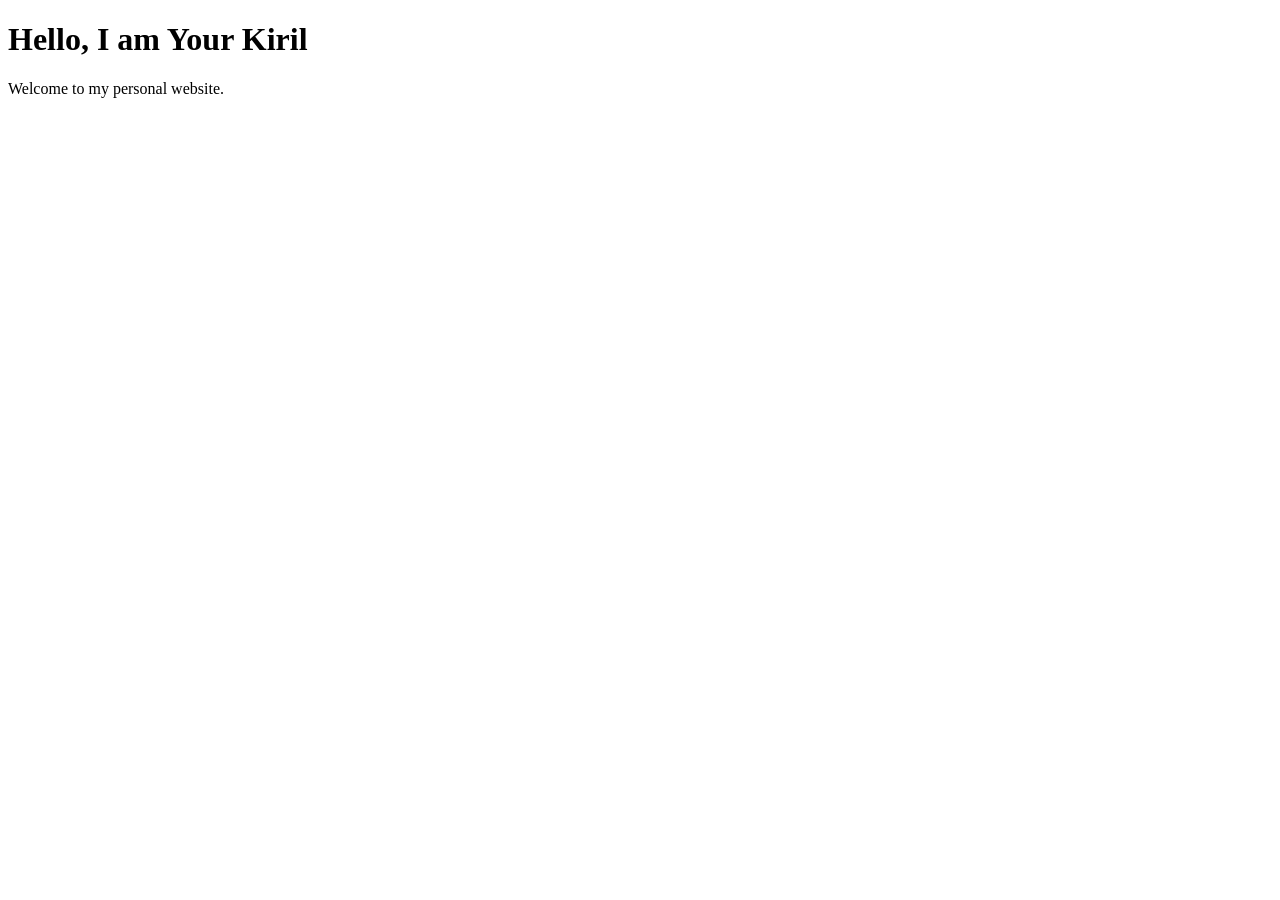
==== index.html @ dadb5d11 "Initial personal website" ====
<!DOCTYPE html>
<html>
<head>
  <meta charset="UTF-8">
  <title>My Personal Website</title>
</head>
<body>
  <h1>Hello, I am Your Kiril</h1>
  
  <p>Welcome to my personal website.</p>
</body>
</html>
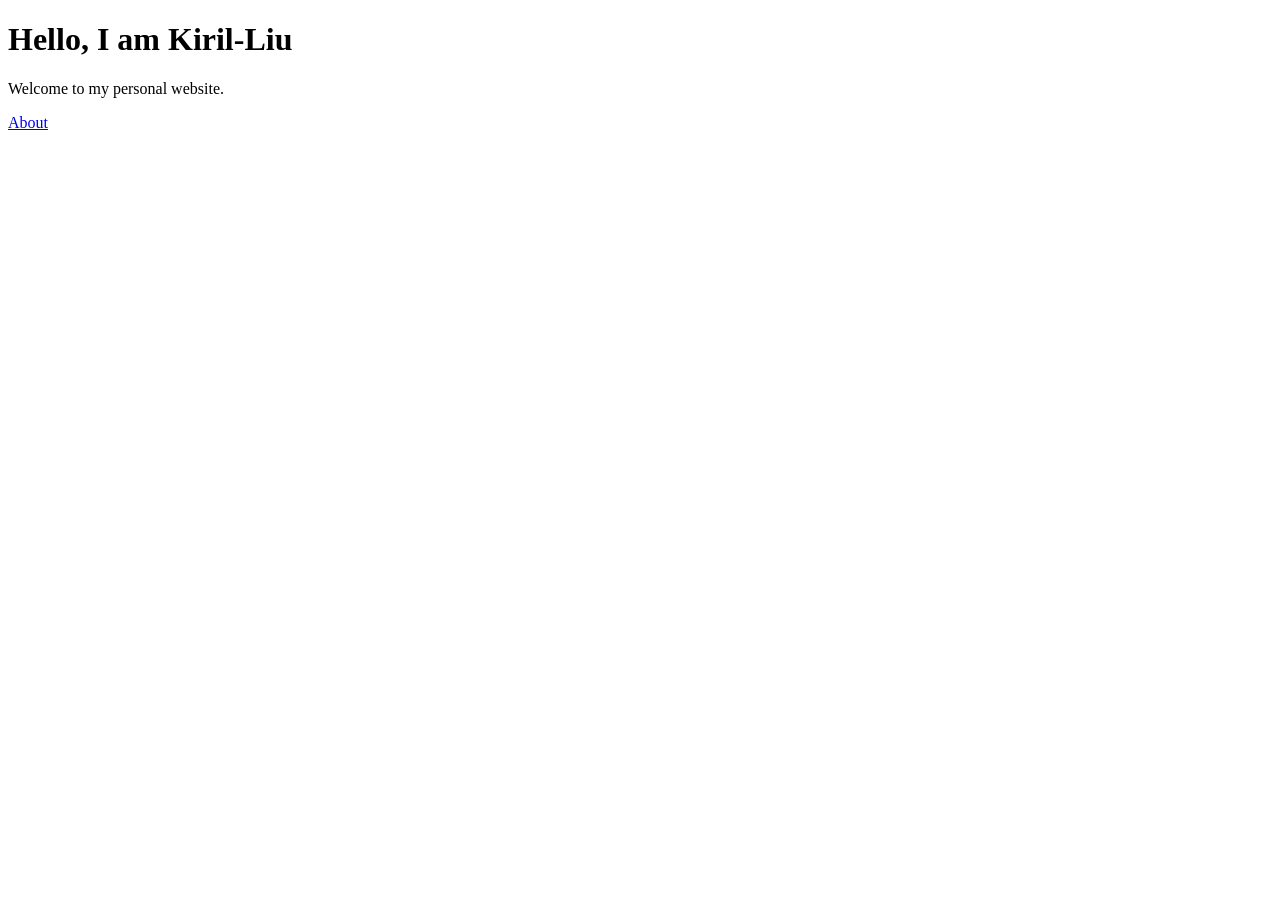
==== commit c3082566: "Update header and add About link in index.html" ====
--- a/index.html
+++ b/index.html
@@ -5,8 +5,9 @@
   <title>My Personal Website</title>
 </head>
 <body>
-  <h1>Hello, I am Your Kiril</h1>
+  <h1>Hello, I am Kiril-Liu</h1>
   
   <p>Welcome to my personal website.</p>
+  <a href="about.html">About</a>
 </body>
 </html>
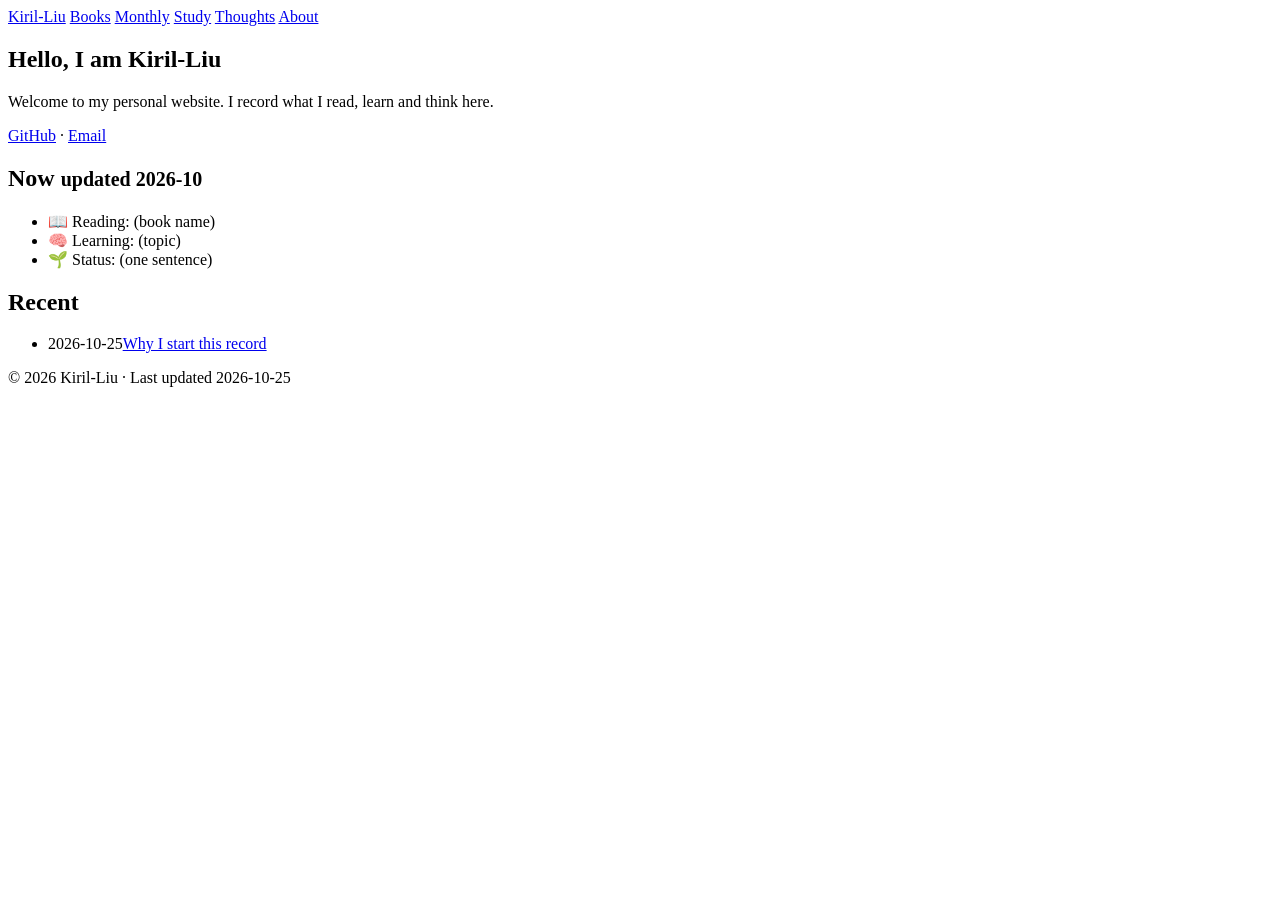
==== commit 7396c689: "Revamp index.html with new layout and content Updated the title and added a navigation header with l" ====
--- a/index.html
+++ b/index.html
@@ -1,13 +1,50 @@
 <!DOCTYPE html>
-<html>
+<html lang="en">
 <head>
   <meta charset="UTF-8">
-  <title>My Personal Website</title>
+  <meta name="viewport" content="width=device-width, initial-scale=1">
+  <title>Kiril-Liu</title>
+  <link rel="stylesheet" href="style.css">
 </head>
 <body>
-  <h1>Hello, I am Kiril-Liu</h1>
-  
-  <p>Welcome to my personal website.</p>
-  <a href="about.html">About</a>
+  <header>
+    <nav>
+      <a href="index.html" class="logo">Kiril-Liu</a>
+      <a href="books.html">Books</a>
+      <a href="monthly.html">Monthly</a>
+      <a href="study.html">Study</a>
+      <a href="thoughts.html">Thoughts</a>
+      <a href="about.html">About</a>
+    </nav>
+  </header>
+
+  <main>
+    <section class="fade">
+      <h1>Hello, I am Kiril-Liu</h1>
+      <p>Welcome to my personal website. I record what I read, learn and think here.</p>
+      <p class="links">
+        <a href="https://github.com/你的用户名">GitHub</a> ·
+        <a href="mailto:ljx@mail.hfut.edu.cn">Email</a>
+      </p>
+    </section>
+
+    <section class="now fade">
+      <h2>Now <small>updated 2026-10</small></h2>
+      <ul>
+        <li>📖 Reading: (book name)</li>
+        <li>🧠 Learning: (topic)</li>
+        <li>🌱 Status: (one sentence)</li>
+      </ul>
+    </section>
+
+    <section class="fade">
+      <h2>Recent</h2>
+      <ul class="list">
+        <li><span>2026-10-25</span><a href="about.html">Why I start this record</a></li>
+      </ul>
+    </section>
+  </main>
+
+  <footer>© 2026 Kiril-Liu · Last updated 2026-10-25</footer>
 </body>
 </html>
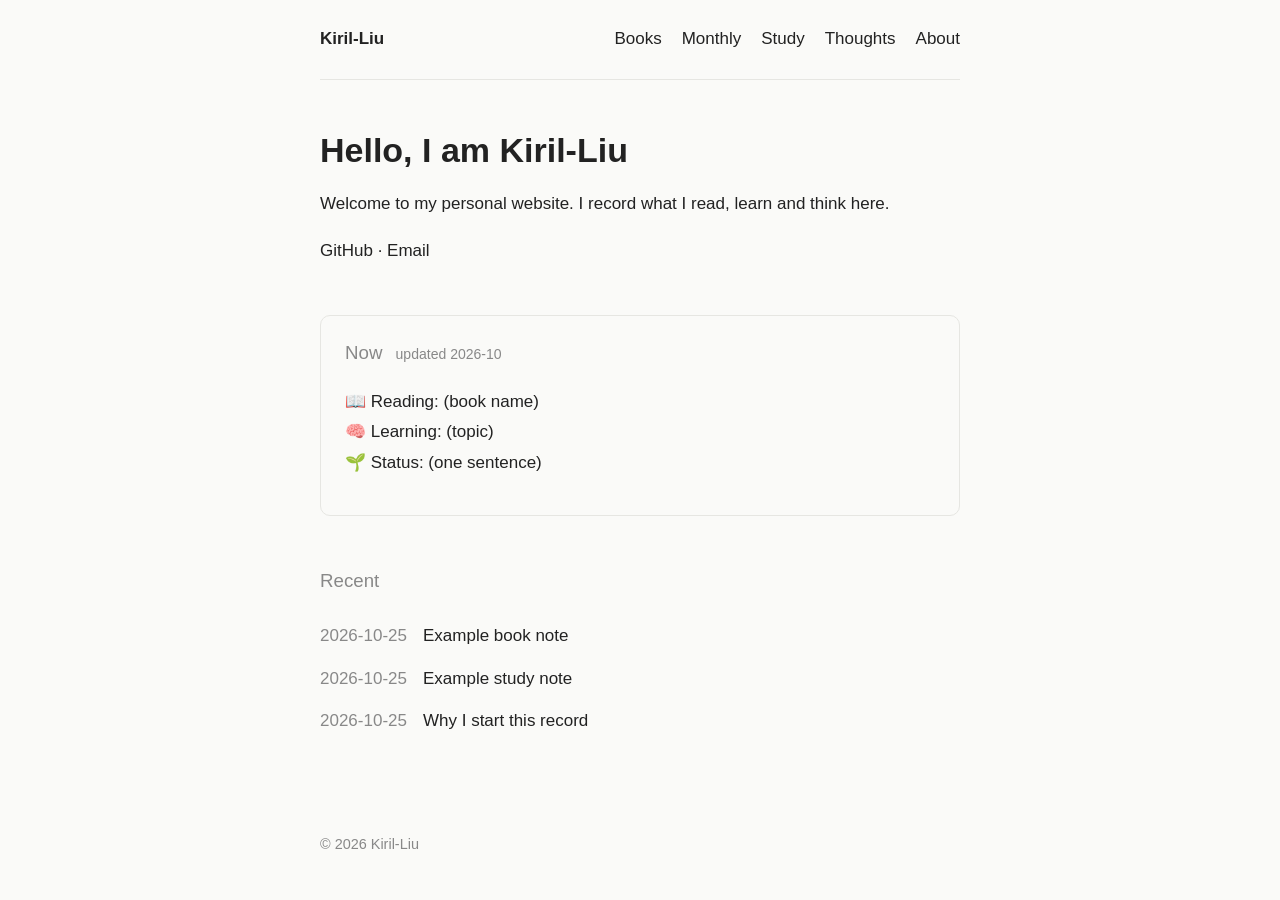
==== commit a984f3dc: "add pages" ====
--- a/index.html
+++ b/index.html
@@ -23,7 +23,7 @@
       <h1>Hello, I am Kiril-Liu</h1>
       <p>Welcome to my personal website. I record what I read, learn and think here.</p>
       <p class="links">
-        <a href="https://github.com/你的用户名">GitHub</a> ·
+        <a href="https://github.com/YOUR-USERNAME">GitHub</a> &middot;
         <a href="mailto:ljx@mail.hfut.edu.cn">Email</a>
       </p>
     </section>
@@ -39,12 +39,15 @@
 
     <section class="fade">
       <h2>Recent</h2>
+      <!-- Add new lines at the top -->
       <ul class="list">
+        <li><span>2026-10-25</span><a href="books/example-book.html">Example book note</a></li>
+        <li><span>2026-10-25</span><a href="study/example-note.html">Example study note</a></li>
         <li><span>2026-10-25</span><a href="about.html">Why I start this record</a></li>
       </ul>
     </section>
   </main>
 
-  <footer>© 2026 Kiril-Liu · Last updated 2026-10-25</footer>
+  <footer>&copy; 2026 Kiril-Liu</footer>
 </body>
 </html>
--- a/style.css
+++ b/style.css
@@ -0,0 +1,80 @@
+/* ===== Theme ===== */
+:root {
+  --bg: #fafaf8; --text: #222; --muted: #888;
+  --accent: #3a6ea5; --line: #e6e6e2;
+}
+@media (prefers-color-scheme: dark) {
+  :root { --bg: #161616; --text: #ddd; --muted: #777;
+          --accent: #7aa7d9; --line: #2a2a2a; }
+}
+
+/* ===== Base ===== */
+* { box-sizing: border-box; }
+body {
+  margin: 0; background: var(--bg); color: var(--text);
+  font: 17px/1.8 -apple-system, "Segoe UI", "PingFang SC", "Microsoft YaHei", sans-serif;
+}
+header, main, footer { max-width: 680px; margin: 0 auto; padding: 0 20px; }
+a { color: inherit; text-decoration: none; }
+h1 { font-size: 2em; margin: 0 0 .4em; line-height: 1.3; }
+h2 { font-size: 1.1em; color: var(--muted); font-weight: 500; }
+h2 small { font-size: .75em; margin-left: 8px; }
+section { margin: 48px 0; }
+ul { padding-left: 0; list-style: none; }
+footer { padding: 40px 20px; color: var(--muted); font-size: .85em; }
+
+/* ===== Nav ===== */
+nav { display: flex; flex-wrap: wrap; gap: 20px; padding: 24px 0; border-bottom: 1px solid var(--line); }
+nav .logo { margin-right: auto; font-weight: 600; }
+
+/* animated underline for links */
+nav a, .links a, .list a, .post p a {
+  background: linear-gradient(var(--accent), var(--accent)) 0 100% / 0 1px no-repeat;
+  transition: background-size .3s, color .3s;
+}
+nav a:hover, .links a:hover, .list a:hover, .post p a:hover {
+  background-size: 100% 1px; color: var(--accent);
+}
+
+/* ===== Home / lists ===== */
+.now { padding: 20px 24px; border: 1px solid var(--line); border-radius: 10px; }
+.now h2 { margin-top: 0; }
+.list li { display: flex; gap: 16px; padding: 6px 0; }
+.list span, time { color: var(--muted); font-variant-numeric: tabular-nums; flex-shrink: 0; }
+main > h1 { margin-top: 40px; }
+
+/* ===== Thoughts ===== */
+.thought { padding: 16px 0; border-bottom: 1px solid var(--line); }
+.thought p { margin: .3em 0 0; }
+
+/* ===== Article body (detail pages) ===== */
+.post { margin: 40px 0; }
+.post h2 { font-size: 1.4em; color: var(--text); font-weight: 600; margin: 2em 0 .5em; }
+.post h3 { font-size: 1.15em; margin: 1.5em 0 .4em; }
+.post p  { margin: 1em 0; }
+.post ul, .post ol { padding-left: 1.4em; }
+.post ul { list-style: disc; }
+.post li { padding: 2px 0; }
+.post blockquote {
+  margin: 1.5em 0; padding: .2em 1.2em;
+  border-left: 3px solid var(--accent); color: var(--muted);
+}
+.post code {
+  background: var(--line); padding: 2px 6px;
+  border-radius: 4px; font-size: .9em;
+}
+.post pre { background: var(--line); padding: 16px; border-radius: 8px; overflow-x: auto; }
+.post pre code { background: none; padding: 0; }
+.post img { max-width: 100%; border-radius: 8px; }
+.post hr { border: none; border-top: 1px solid var(--line); margin: 2em 0; }
+.post .meta { color: var(--muted); font-size: .9em; margin-top: -.5em; }
+details summary { cursor: pointer; color: var(--accent); }
+
+/* ===== Animation ===== */
+.fade { opacity: 0; transform: translateY(12px); animation: up .6s ease forwards; }
+@keyframes up { to { opacity: 1; transform: none; } }
+main > .fade:nth-child(2) { animation-delay: .15s; }
+main > .fade:nth-child(3) { animation-delay: .3s; }
+@media (prefers-reduced-motion: reduce) {
+  .fade { animation: none; opacity: 1; transform: none; }
+}
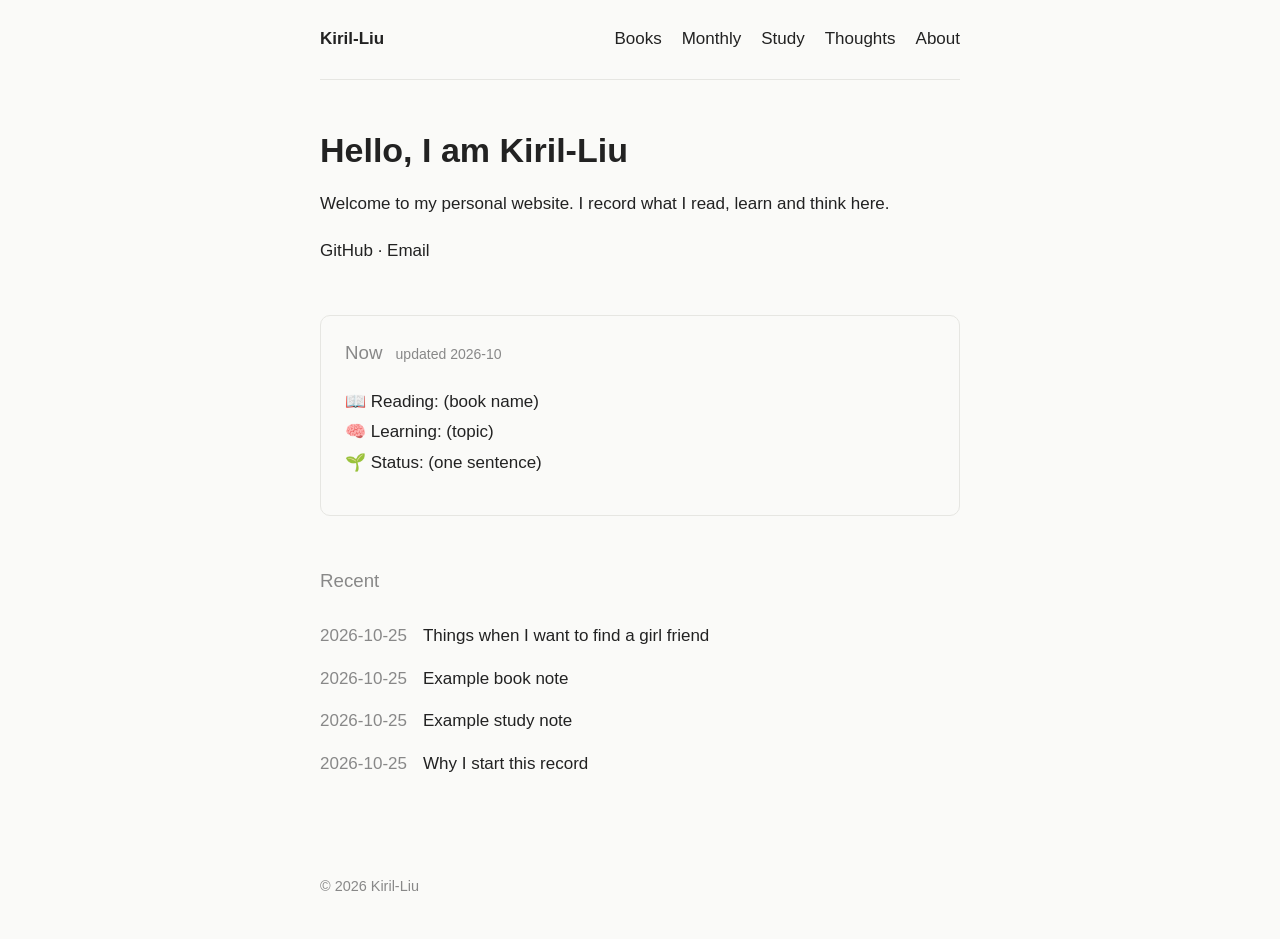
==== commit 013b7702: "Thoughts as list + detail" ====
--- a/index.html
+++ b/index.html
@@ -41,6 +41,7 @@
       <h2>Recent</h2>
       <!-- Add new lines at the top -->
       <ul class="list">
+        <li><span>2026-10-25</span><a href="thoughts/things-when-i-want-to-find-a-girl-friend.html">Things when I want to find a girl friend</a></li>
         <li><span>2026-10-25</span><a href="books/example-book.html">Example book note</a></li>
         <li><span>2026-10-25</span><a href="study/example-note.html">Example study note</a></li>
         <li><span>2026-10-25</span><a href="about.html">Why I start this record</a></li>
--- a/style.css
+++ b/style.css
@@ -43,10 +43,6 @@
 .list span, time { color: var(--muted); font-variant-numeric: tabular-nums; flex-shrink: 0; }
 main > h1 { margin-top: 40px; }
 
-/* ===== Thoughts ===== */
-.thought { padding: 16px 0; border-bottom: 1px solid var(--line); }
-.thought p { margin: .3em 0 0; }
-
 /* ===== Article body (detail pages) ===== */
 .post { margin: 40px 0; }
 .post h2 { font-size: 1.4em; color: var(--text); font-weight: 600; margin: 2em 0 .5em; }
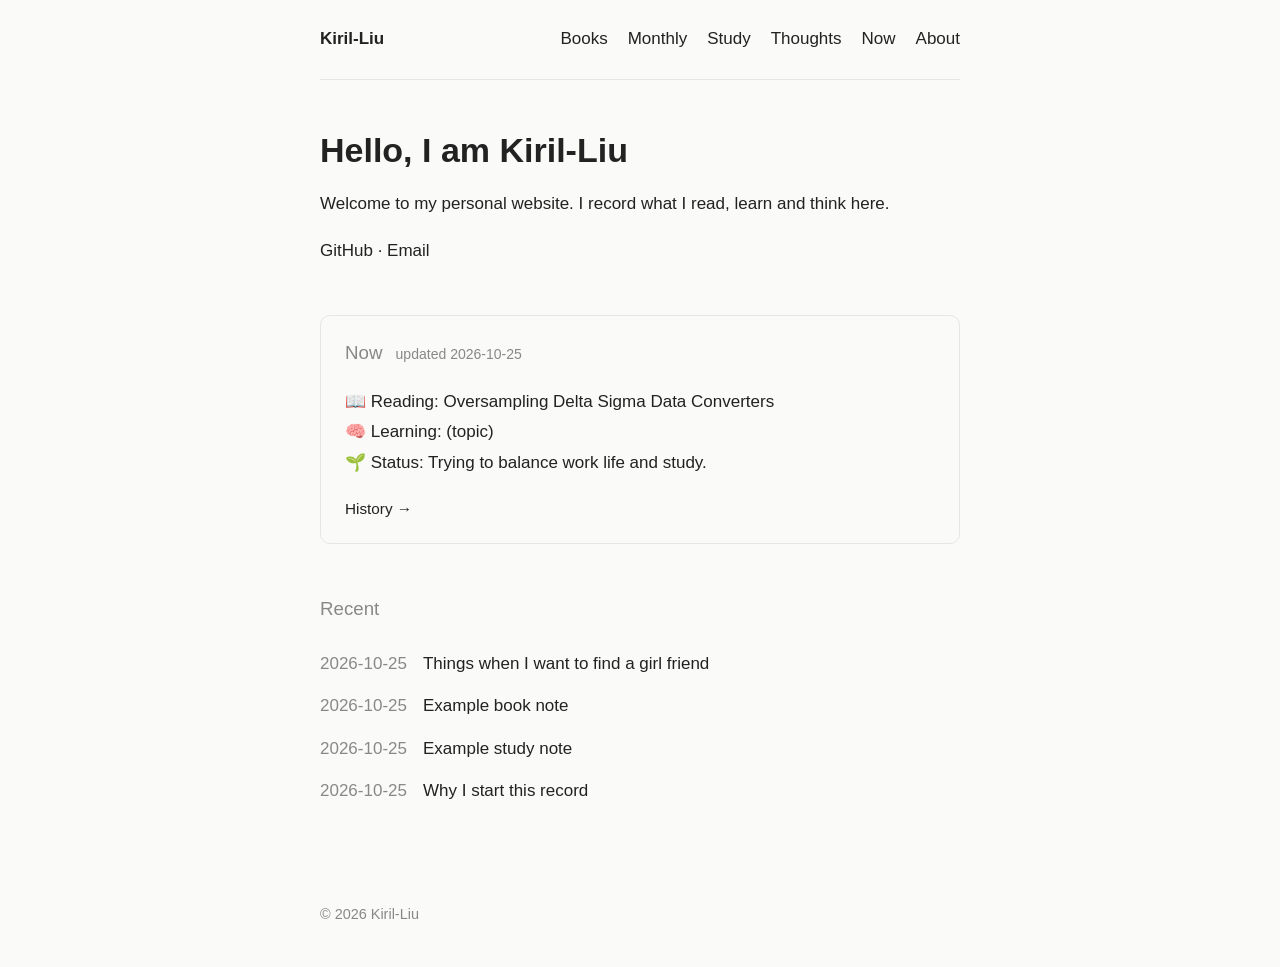
==== commit 9dbb559a: "Add Now history" ====
--- a/index.html
+++ b/index.html
@@ -14,6 +14,7 @@
       <a href="monthly.html">Monthly</a>
       <a href="study.html">Study</a>
       <a href="thoughts.html">Thoughts</a>
+      <a href="now.html">Now</a>
       <a href="about.html">About</a>
     </nav>
   </header>
@@ -23,18 +24,19 @@
       <h1>Hello, I am Kiril-Liu</h1>
       <p>Welcome to my personal website. I record what I read, learn and think here.</p>
       <p class="links">
-        <a href="https://github.com/YOUR-USERNAME">GitHub</a> &middot;
+        <a href="https://github.com/kiril-liu">GitHub</a> &middot;
         <a href="mailto:ljx@mail.hfut.edu.cn">Email</a>
       </p>
     </section>
 
     <section class="now fade">
-      <h2>Now <small>updated 2026-10</small></h2>
+      <h2>Now <small>updated 2026-10-25</small></h2>
       <ul>
-        <li>📖 Reading: (book name)</li>
+        <li>📖 Reading: Oversampling Delta Sigma Data Converters</li>
         <li>🧠 Learning: (topic)</li>
-        <li>🌱 Status: (one sentence)</li>
+        <li>🌱 Status: Trying to balance work life and study.</li>
       </ul>
+      <p class="more"><a href="now.html">History &rarr;</a></p>
     </section>
 
     <section class="fade">
--- a/style.css
+++ b/style.css
@@ -28,11 +28,11 @@
 nav .logo { margin-right: auto; font-weight: 600; }
 
 /* animated underline for links */
-nav a, .links a, .list a, .post p a {
+nav a, .links a, .list a, .post p a, .now .more a {
   background: linear-gradient(var(--accent), var(--accent)) 0 100% / 0 1px no-repeat;
   transition: background-size .3s, color .3s;
 }
-nav a:hover, .links a:hover, .list a:hover, .post p a:hover {
+nav a:hover, .links a:hover, .list a:hover, .post p a:hover, .now .more a:hover {
   background-size: 100% 1px; color: var(--accent);
 }
 
@@ -42,6 +42,14 @@
 .list li { display: flex; gap: 16px; padding: 6px 0; }
 .list span, time { color: var(--muted); font-variant-numeric: tabular-nums; flex-shrink: 0; }
 main > h1 { margin-top: 40px; }
+
+/* ===== Now (history) ===== */
+.now .more { margin: .8em 0 0; font-size: .9em; }
+.lead { color: var(--muted); margin-top: 0; }
+.now-log li { display: flex; gap: 16px; padding: 14px 0; border-bottom: 1px solid var(--line); }
+.now-log span { color: var(--muted); font-variant-numeric: tabular-nums; flex-shrink: 0; }
+.now-log p { margin: 0; }
+.now-log p + p { margin-top: .3em; }
 
 /* ===== Article body (detail pages) ===== */
 .post { margin: 40px 0; }
